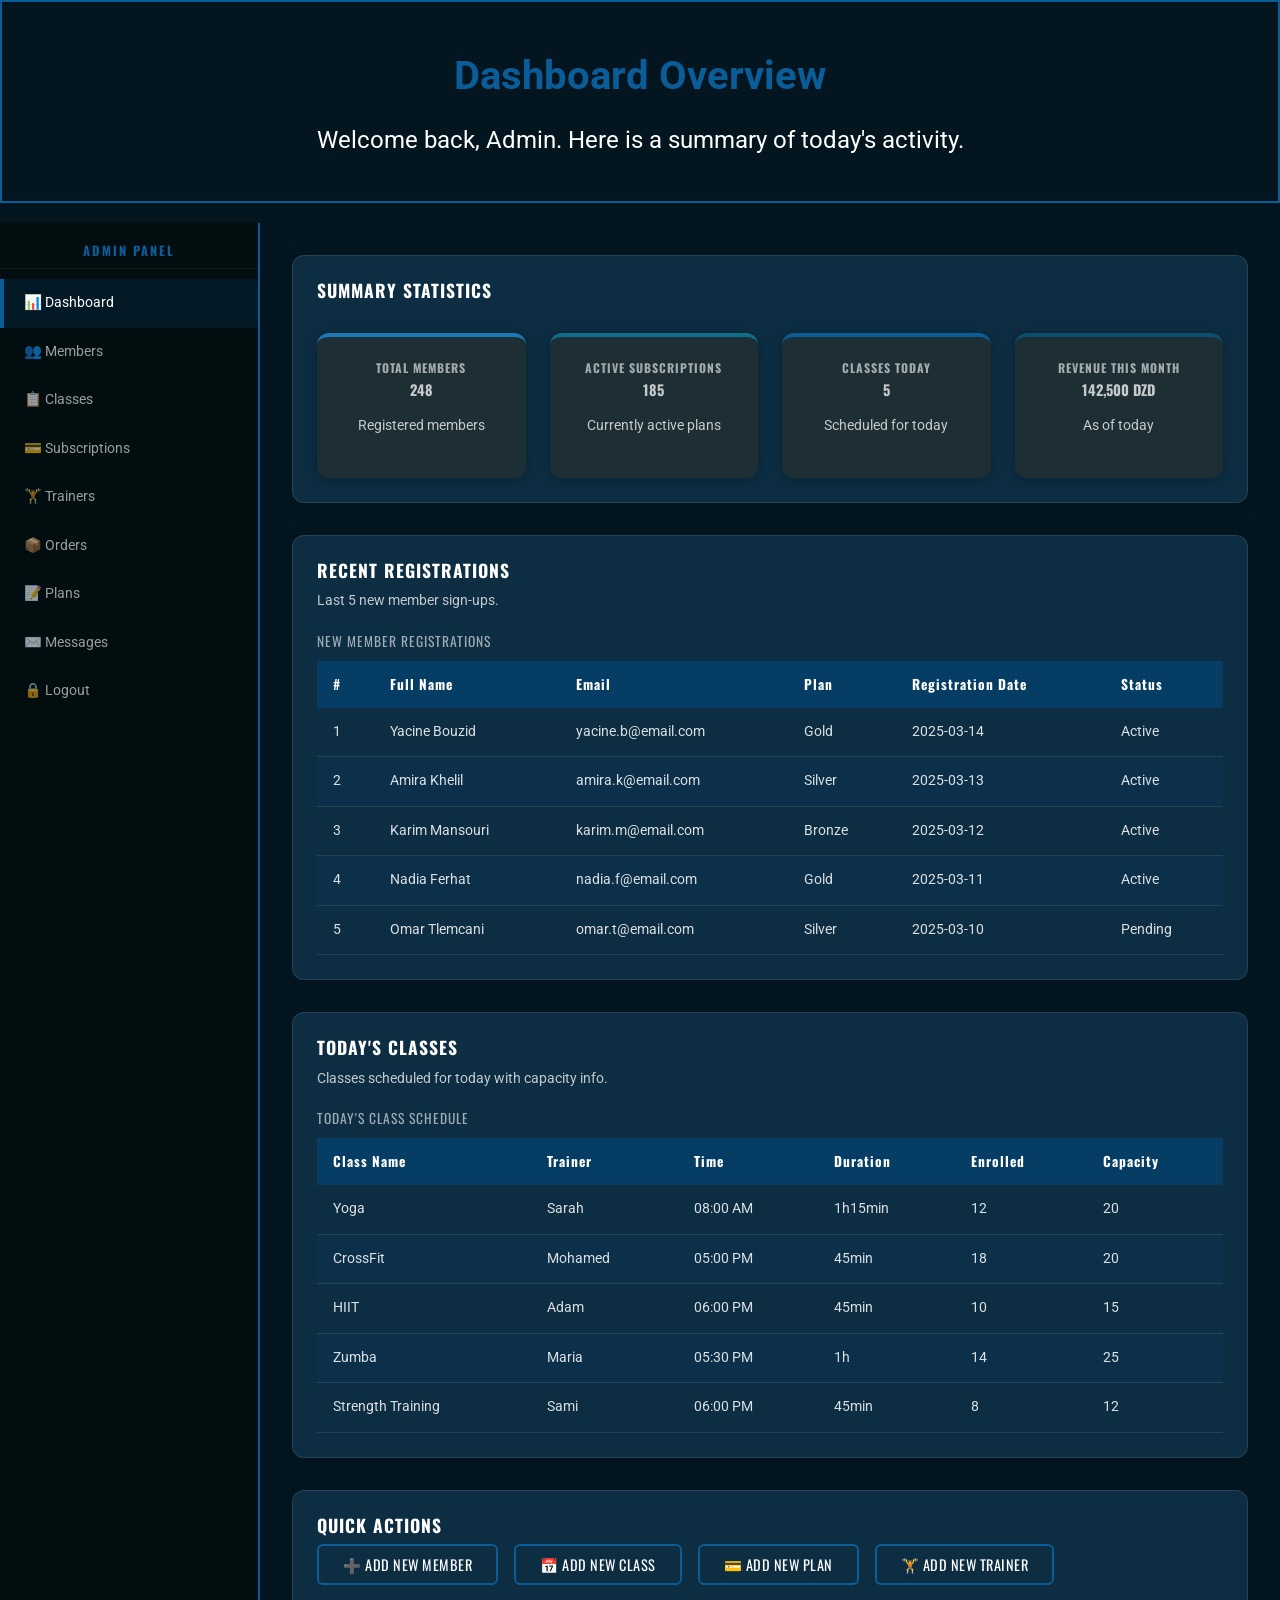
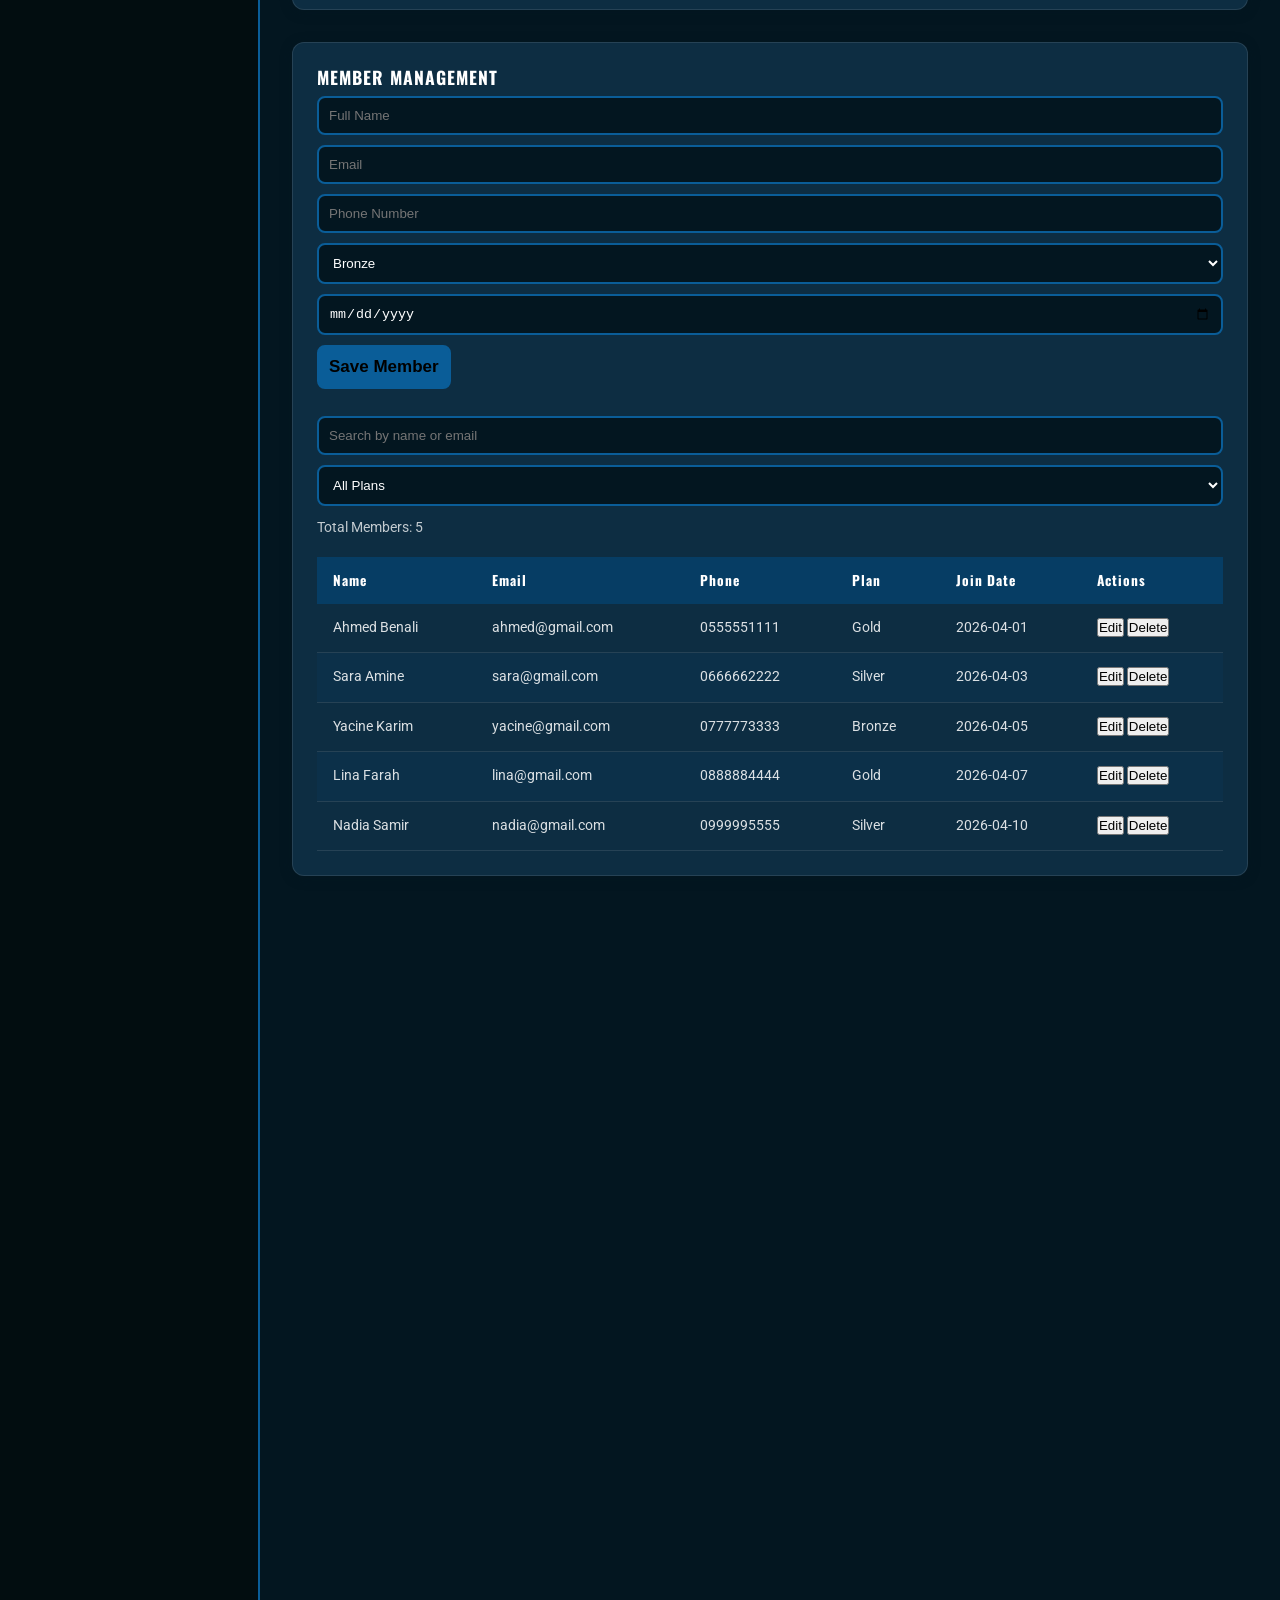
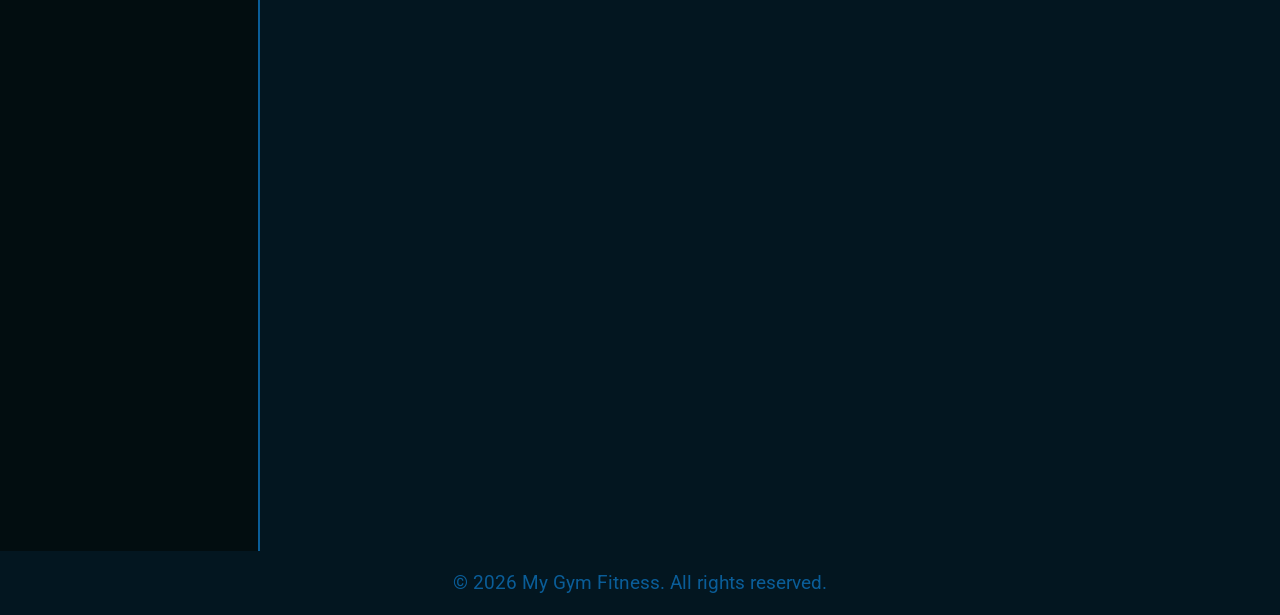
==== admin-dashboard.html @ 3b2b2268 "first commit" ====
<!doctype html>
<html lang="en">
  <head>
    <meta charset="UTF-8" />
    <meta name="viewport" content="width=device-width, initial-scale=1.0" />
    <title>Admin Dashboard</title>
    <link rel="stylesheet" href="admin-dashboard.css" />
    <link
      href="https://fonts.googleapis.com/css2?family=Oswald:wght@400;700&family=Roboto:wght@300;400;500&display=swap"
      rel="stylesheet"
    />
  </head>
  <body>
    <div class="bor">
      <header>
        <h1>Dashboard Overview</h1>
        <p>Welcome back, Admin. Here is a summary of today's activity.</p>
      </header>
    </div>
    <!-- Admin Layout: Sidebar + Main Content -->
    <div class="admin-wrapper">
      <!-- Sidebar Navigation -->
      <aside class="admin-sidebar">
        <h2>Admin Panel</h2>
        <nav>
          <ul>
            <li>
              <a href="admin-dashboard.html" class="active" target="_blank"
                >📊 Dashboard</a
              >
            </li>
            <li><a href="membership.html" target="_blank">👥 Members</a></li>
            <li><a href="classes.html" target="_blank">📋 Classes</a></li>
            <li><a href="index.html" target="_blank">💳 Subscriptions</a></li>
            <li><a href="trainers.html" target="_blank">🏋️ Trainers</a></li>
            <li><a href="contact.html" target="_blank">📦 Orders</a></li>
            <li><a href="plan-management.html" target="_blank">📝 Plans</a></li>
            <li><a href="contact.html" target="_blank">✉️ Messages</a></li>
            <li><a href="admin-login.html">🔒 Logout</a></li>
          </ul>
        </nav>
      </aside>

      <!-- Main Dashboard Content -->
      <main class="admin-main">
        <!-- Summary Stats Section -->
        <section id="stats">
          <h2>Summary Statistics</h2>

          <article class="stat-card">
            <h3>Total Members</h3>
            <p class="stat-number">248</p>
            <p class="stat-label">Registered members</p>
          </article>

          <article class="stat-card">
            <h3>Active Subscriptions</h3>
            <p class="stat-number">185</p>
            <p class="stat-label">Currently active plans</p>
          </article>

          <article class="stat-card">
            <h3>Classes Today</h3>
            <p class="stat-number">5</p>
            <p class="stat-label">Scheduled for today</p>
          </article>

          <article class="stat-card">
            <h3>Revenue This Month</h3>
            <p class="stat-number">142,500 DZD</p>
            <p class="stat-label">As of today</p>
          </article>
        </section>

        <!-- Recent Registrations Table -->
        <section id="recent-activity">
          <h2>Recent Registrations</h2>
          <p>Last 5 new member sign-ups.</p>
          <table>
            <caption>
              New Member Registrations
            </caption>
            <thead>
              <tr>
                <th>#</th>
                <th>Full Name</th>
                <th>Email</th>
                <th>Plan</th>
                <th>Registration Date</th>
                <th>Status</th>
              </tr>
            </thead>
            <tbody>
              <tr>
                <td>1</td>
                <td>Yacine Bouzid</td>
                <td>yacine.b@email.com</td>
                <td>Gold</td>
                <td>2025-03-14</td>
                <td>Active</td>
              </tr>
              <tr>
                <td>2</td>
                <td>Amira Khelil</td>
                <td>amira.k@email.com</td>
                <td>Silver</td>
                <td>2025-03-13</td>
                <td>Active</td>
              </tr>
              <tr>
                <td>3</td>
                <td>Karim Mansouri</td>
                <td>karim.m@email.com</td>
                <td>Bronze</td>
                <td>2025-03-12</td>
                <td>Active</td>
              </tr>
              <tr>
                <td>4</td>
                <td>Nadia Ferhat</td>
                <td>nadia.f@email.com</td>
                <td>Gold</td>
                <td>2025-03-11</td>
                <td>Active</td>
              </tr>
              <tr>
                <td>5</td>
                <td>Omar Tlemcani</td>
                <td>omar.t@email.com</td>
                <td>Silver</td>
                <td>2025-03-10</td>
                <td>Pending</td>
              </tr>
            </tbody>
          </table>
        </section>

        <!-- Today's Classes Table -->
        <section id="todays-classes">
          <h2>Today's Classes</h2>
          <p>Classes scheduled for today with capacity info.</p>
          <table>
            <caption>
              Today's Class Schedule
            </caption>
            <thead>
              <tr>
                <th>Class Name</th>
                <th>Trainer</th>
                <th>Time</th>
                <th>Duration</th>
                <th>Enrolled</th>
                <th>Capacity</th>
              </tr>
            </thead>
            <tbody>
              <tr>
                <td>Yoga</td>
                <td>Sarah</td>
                <td>08:00 AM</td>
                <td>1h15min</td>
                <td>12</td>
                <td>20</td>
              </tr>
              <tr>
                <td>CrossFit</td>
                <td>Mohamed</td>
                <td>05:00 PM</td>
                <td>45min</td>
                <td>18</td>
                <td>20</td>
              </tr>
              <tr>
                <td>HIIT</td>
                <td>Adam</td>
                <td>06:00 PM</td>
                <td>45min</td>
                <td>10</td>
                <td>15</td>
              </tr>
              <tr>
                <td>Zumba</td>
                <td>Maria</td>
                <td>05:30 PM</td>
                <td>1h</td>
                <td>14</td>
                <td>25</td>
              </tr>
              <tr>
                <td>Strength Training</td>
                <td>Sami</td>
                <td>06:00 PM</td>
                <td>45min</td>
                <td>8</td>
                <td>12</td>
              </tr>
            </tbody>
          </table>
        </section>

        <!-- Quick Actions Section -->
        <section id="quick-actions">
          <h2>Quick Actions</h2>
          <ul>
            <li>
              <button
                type="button"
                onclick="
                  document
                    .getElementById('memberForm')
                    .scrollIntoView({ behavior: 'smooth' })
                "
              >
                ➕ Add New Member
              </button>
            </li>
            <li><button type="button">📅 Add New Class</button></li>
            <li><button type="button">💳 Add New Plan</button></li>
            <li><button type="button">🏋️ Add New Trainer</button></li>
          </ul>
        </section>
        <section id="member-management">
          <h2>Member Management</h2>

          <form id="memberForm">
            <input class="bb" type="hidden" id="memberIndex" />

            <input
              class="bb"
              type="text"
              id="name"
              placeholder="Full Name"
              required
            />

            <input
              class="bb"
              type="email"
              id="email"
              placeholder="Email"
              required
            />

            <input
              class="bb"
              type="text"
              id="phone"
              placeholder="Phone Number"
              required
            />

            <select id="plan" required>
              <option value="Bronze">Bronze</option>
              <option value="Silver">Silver</option>
              <option value="Gold">Gold</option>
            </select>

            <input class="bb" type="date" id="joinDate" required />

            <button class="ss" type="submit">Save Member</button>
          </form>

          <br />

          <input
            class="bb"
            type="text"
            id="searchInput"
            placeholder="Search by name or email"
          />

          <select class="bb" id="planFilter">
            <option value="All">All Plans</option>
            <option value="Bronze">Bronze</option>
            <option value="Silver">Silver</option>
            <option value="Gold">Gold</option>
          </select>

          <p id="totalMembers"></p>

          <table>
            <thead>
              <tr>
                <th>Name</th>
                <th>Email</th>
                <th>Phone</th>
                <th>Plan</th>
                <th>Join Date</th>
                <th>Actions</th>
              </tr>
            </thead>

            <tbody id="memberTableBody"></tbody>
          </table>
        </section>
      </main>
    </div>
    <footer>
      <p>© 2026 My Gym Fitness. All rights reserved.</p>
    </footer>
    <script src="admin-login.js"></script>
  </body>
</html>
---- admin-dashboard.css ----
:root {
  --primary: #031620;
  --accent: #1d2f3587;
  --bg: #0a5d98;
  --text: #ffffff;

  /* Derived tokens — all built from the 4 roots above */
  --primary-light: #0d2d42;
  --primary-lighter: #0f3a55;
  --accent-solid: #1d2f35;
  --accent-hover: #2b4a55;
  --accent-bright: #1a8fcc;
  --bg-dark: #063d64;
  --bg-light: #0e6faf;
  --bg-muted: rgba(10, 93, 152, 0.15);
  --border: rgba(255, 255, 255, 0.1);
  --shadow: rgba(3, 22, 32, 0.4);

  --font-heading: "Oswald", sans-serif;
  --font-body: "Roboto", sans-serif;

  --space-xs: 8px;
  --space-sm: 16px;
  --space-md: 24px;
  --space-lg: 32px;
  --space-xl: 48px;
  --radius-sm: 6px;
  --radius-md: 12px;
  --transition: 0.3s ease;
}
*,
*::before,
*::after {
  box-sizing: border-box;
  margin: 0;
  padding: 0;
}
.bor {
  border: 2px solid var(--bg);
  padding: 20px;
  margin-bottom: 20px;
}

header h1 {
  color: var(--bg);
  font-size: 2.5rem;
  text-align: center;
  padding: 20px 0;
}

header p {
  color: var(--text);
  font-size: 1.5rem;
  text-align: center;
  padding: 20px 0;
  margin-top: -30px;
}
body {
  font-family: var(--font-body);
  background: var(--primary);
  color: var(--text);
  line-height: 1.7;
}
ul {
  list-style: none;
}
a {
  text-decoration: none;
  transition: color var(--transition);
}
h2,
h3,
h4 {
  font-family: var(--font-heading);
  text-transform: uppercase;
  letter-spacing: 1px;
  line-height: 1.2;
}

/* ── Admin Layout ── */
.admin-wrapper {
  display: flex;
  min-height: calc(100vh - 140px);
}
.admin-sidebar {
  width: 260px;
  min-width: 260px;
  background: #020d10;
  border-right: 2px solid var(--bg);
  height: 392vh;
  padding-top: 20px;
}
.admin-sidebar h2 {
  font-size: 0.8rem;
  letter-spacing: 2px;
  color: var(--bg);
  text-transform: uppercase;
  border-bottom: 1px solid var(--accent);
  padding-bottom: 10px;
  margin-bottom: 10px;
  text-align: center;
}
.admin-sidebar nav ul li a {
  display: block;
  padding: 12px 20px;
  color: rgba(255, 255, 255, 0.6);
  text-decoration: none;
  font-size: 0.9rem;
  transition: var(--transition);
  border-left: 4px solid transparent;
}
.admin-sidebar nav ul li a:hover,
.admin-sidebar nav ul li a.active {
  color: var(--text);
  background: var(--bg-muted);
  border-left-color: var(--bg);
}
/* ── Admin Main ── */
.admin-main {
  flex: 1;
  background: var(--primary);
  padding: var(--space-lg);
  overflow-x: auto;
}
.admin-main section {
  background: var(--primary-light);
  border-radius: var(--radius-md);
  padding: var(--space-md);
  margin-bottom: var(--space-lg);
  box-shadow: 0 2px 12px var(--shadow);
  border: 1px solid var(--border);
}
.admin-main h2 {
  color: var(--text);
  margin-bottom: var(--space-xs);
  font-size: 1.1rem;
}
.admin-main p {
  color: rgba(255, 255, 255, 0.75);
  font-size: 0.9rem;
  margin-bottom: var(--space-sm);
}
/* ── Stat Cards ── */
#stats {
  display: grid;
  grid-template-columns: repeat(4, 1fr);
  gap: var(--space-md);
}
#stats > h2 {
  grid-column: 1 / -1;
}
.stat-card {
  background: var(--accent-solid);
  border-radius: var(--radius-md);
  padding: var(--space-md);
  text-align: center;
  box-shadow: 0 2px 12px var(--shadow);
  border-top: 4px solid var(--bg);
}
.stat-card:nth-child(2) {
  border-top-color: #1a7ab5;
}
.stat-card:nth-child(3) {
  border-top-color: #0d6e8a;
}
.stat-card:nth-child(5) {
  border-top-color: #0a4f70;
}
.stat-card h3 {
  font-size: 0.75rem;
  letter-spacing: 1px;
  color: rgba(255, 255, 255, 0.6);
  margin-bottom: var(--space-xs);
}
.stat-number {
  font-family: var(--font-heading);
  font-size: 2rem;
  font-weight: 700;
  color: var(--text);
  line-height: 1;
  margin-bottom: 4px;
}
.stat-label {
  font-size: 0.8rem;
  color: rgba(255, 255, 255, 0.45);
}
/* ── Tables ── */
.admin-main table {
  width: 100%;
  border-collapse: collapse;
  font-size: 0.9rem;
}
.admin-main caption {
  font-family: var(--font-heading);
  font-size: 0.85rem;
  color: rgba(255, 255, 255, 0.6);
  text-align: left;
  letter-spacing: 1px;
  padding-bottom: var(--space-xs);
  text-transform: uppercase;
}
.admin-main thead tr {
  background: var(--bg-dark);
}
.admin-main thead th,
.admin-main tbody td {
  padding: 12px var(--space-sm);
}
.admin-main thead th {
  color: var(--text);
  font-family: var(--font-heading);
  font-size: 0.85rem;
  text-align: left;
  letter-spacing: 1px;
}
.admin-main tbody tr {
  border-bottom: 1px solid var(--border);
  transition: background var(--transition);
}
.admin-main tbody tr:nth-child(even) {
  background: rgba(10, 93, 152, 0.08);
}
.admin-main tbody tr:hover {
  background: rgba(10, 93, 152, 0.18);
}
.admin-main tbody td {
  color: rgba(255, 255, 255, 0.85);
}
/* ── Quick Actions ── */
#quick-actions ul {
  display: flex;
  flex-wrap: wrap;
  gap: var(--space-sm);
}
#quick-actions button {
  background: transparent;
  color: var(--text);
  border: 2px solid var(--bg);
  border-radius: var(--radius-sm);
  padding: var(--space-xs) var(--space-md);
  font-family: var(--font-heading);
  font-size: 0.9rem;
  letter-spacing: 0.5px;
  text-transform: uppercase;
  cursor: pointer;
  transition:
    background var(--transition),
    color var(--transition);
  border: 2px solid var(--bg);
}
#quick-actions button:hover {
  background: var(--bg);
  color: var(--text);
}
footer {
  color: var(--bg);
  text-align: center;
  font-size: 1.2rem;
  padding: 1rem;
}
/* ── Responsive ── */
@media (max-width: 1023px) {
  nav {
    flex-direction: column;
    gap: var(--space-sm);
  }
  ul.navbar {
    flex-wrap: wrap;
    justify-content: center;
  }
  .admin-wrapper {
    flex-direction: column;
  }
  .admin-sidebar {
    width: 100%;
    position: static;
    height: auto;
    padding: var(--space-sm);
  }
  .admin-sidebar nav ul {
    display: flex;
    flex-wrap: wrap;
    gap: 4px;
  }
  .admin-sidebar nav ul li a {
    border-left: none;
    border-bottom: 3px solid transparent;
    padding: var(--space-xs) var(--space-sm);
  }
  .admin-sidebar nav ul li a:hover,
  .admin-sidebar nav ul li a.active {
    border-left-color: transparent;
    border-bottom-color: var(--bg);
  }
  #stats {
    grid-template-columns: repeat(2, 1fr);
  }
}
@media (max-width: 767px) {
  #stats {
    grid-template-columns: 1fr;
  }
  footer {
    flex-direction: column;
    text-align: center;
  }
  .admin-main {
    padding: var(--space-sm);
  }
  #quick-actions ul {
    flex-direction: column;
  }
  #quick-actions button {
    width: 100%;
  }
  table {
    display: block;
    overflow-x: auto;
    white-space: nowrap;
  }
}
.bb,
#plan {
  background-color: var(--primary);
  padding: 10px;
  color: #ffffff;
  border-radius: 8px;
  border: 2px solid var(--bg);
  width: 100%;
  margin-bottom: 10px;
  outline: none;
}
.ss {
  cursor: pointer;
  background-color: var(--bg);
  padding: 10px;
  font-weight: bold;
  border-radius: 8px;
  border: 2px solid var(--bg);
  font-size: 17px;
}

/* ============================================================
   JS-DRIVEN STYLES — bar chart
   ============================================================ */

/* ── Plan Distribution Chart ── */
.chart-container {
  display: flex;
  flex-direction: column;
  gap: 14px;
  margin-top: var(--space-sm);
}
.chart-bar-wrapper {
  display: flex;
  align-items: center;
  gap: 12px;
}
.chart-label {
  width: 70px;
  font-family: var(--font-heading);
  font-size: 0.85rem;
  text-transform: uppercase;
  letter-spacing: 0.5px;
  text-align: right;
  color: rgba(255, 255, 255, 0.8);
}
.chart-bar-track {
  flex: 1;
  height: 28px;
  background: rgba(255, 255, 255, 0.08);
  border-radius: 6px;
  overflow: hidden;
}
.chart-bar {
  height: 100%;
  border-radius: 6px;
  transition: width 0.6s ease;
  min-width: 4px;
}
.chart-value {
  width: 30px;
  font-family: var(--font-heading);
  font-size: 1rem;
  font-weight: 700;
  color: var(--text);
}
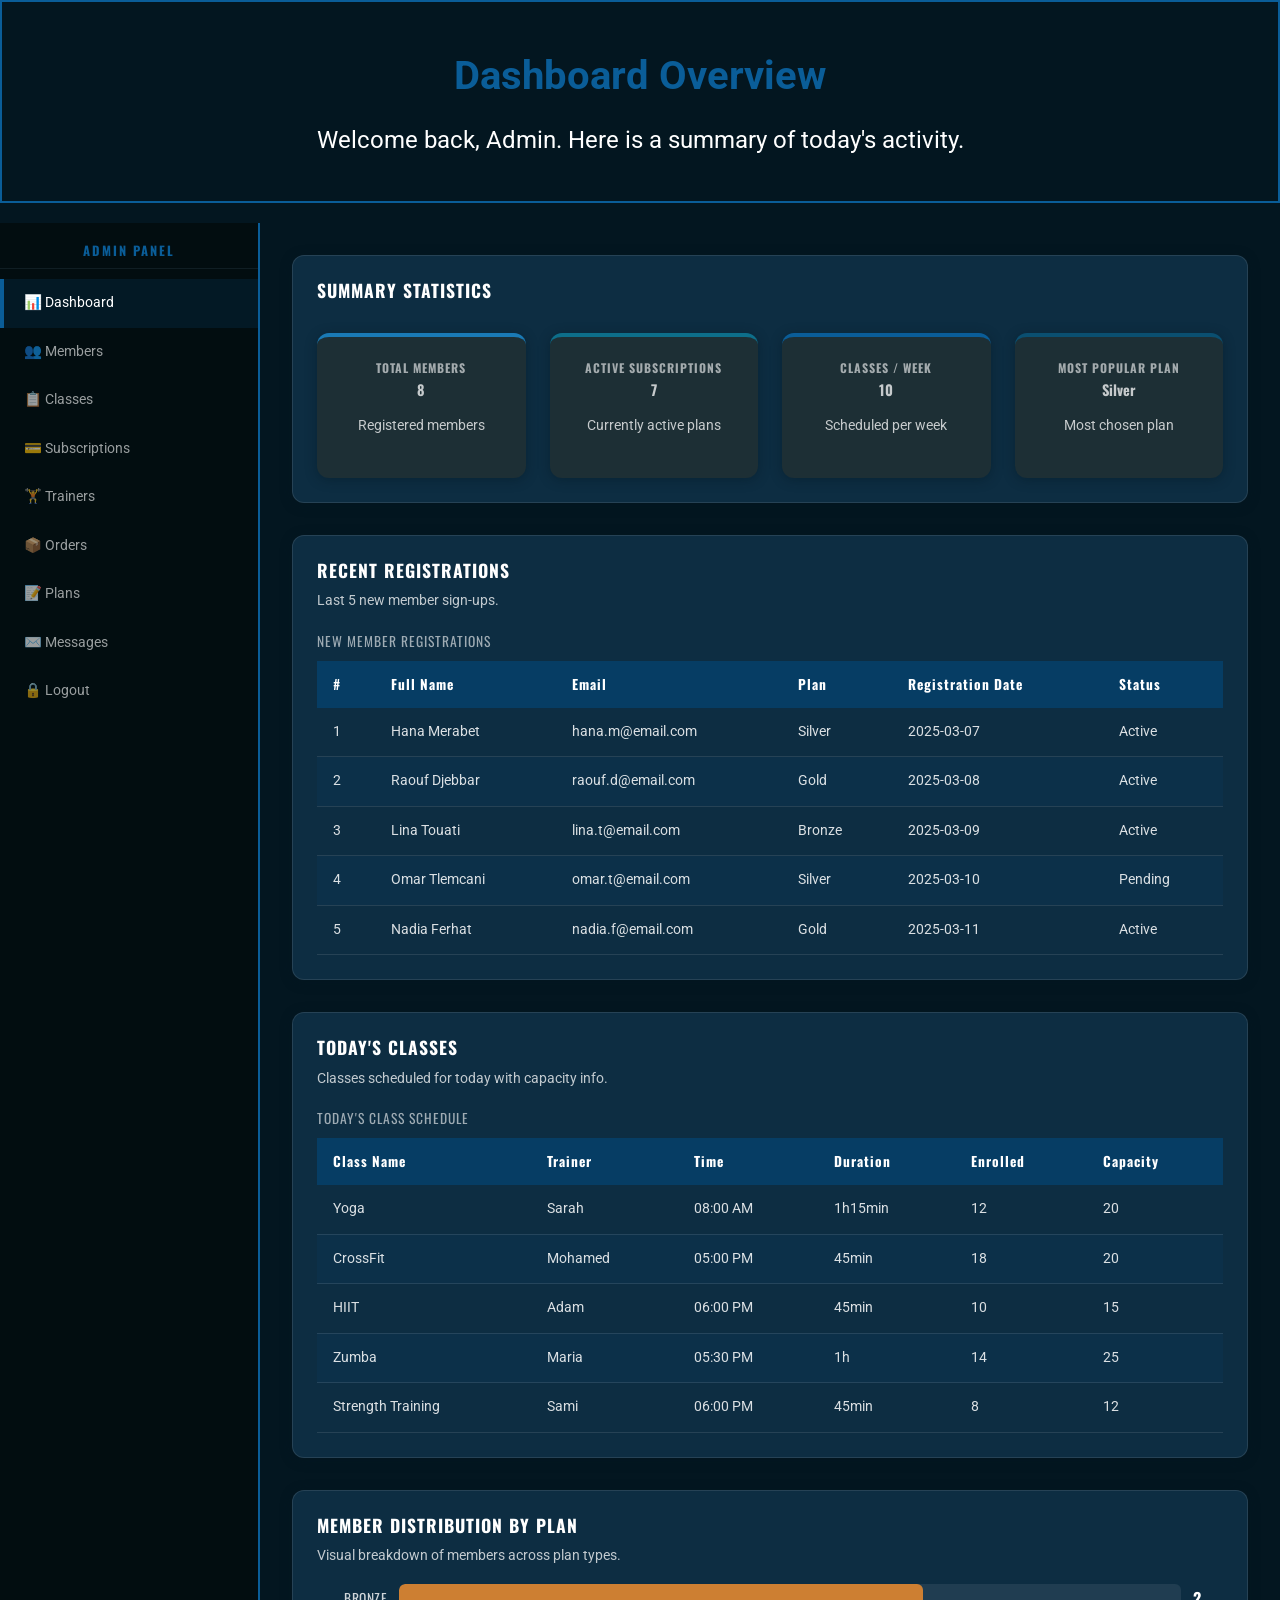
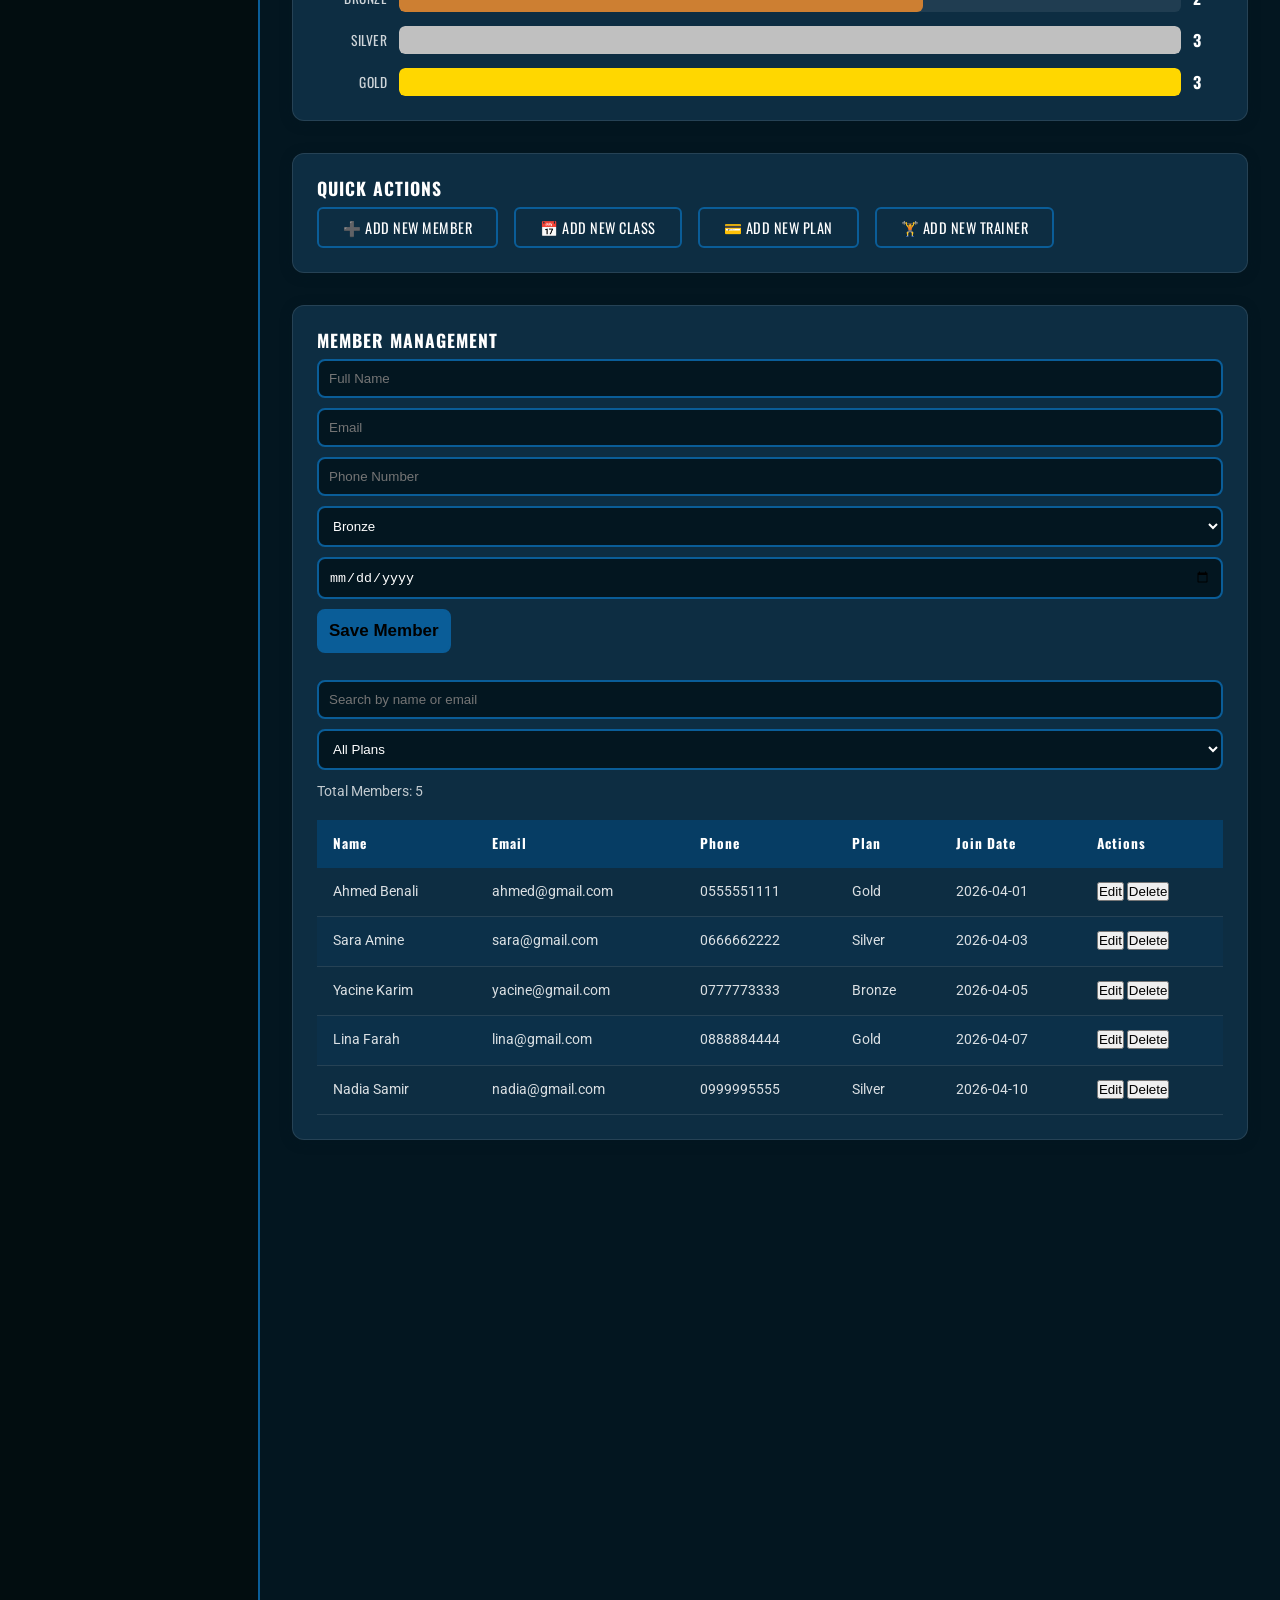
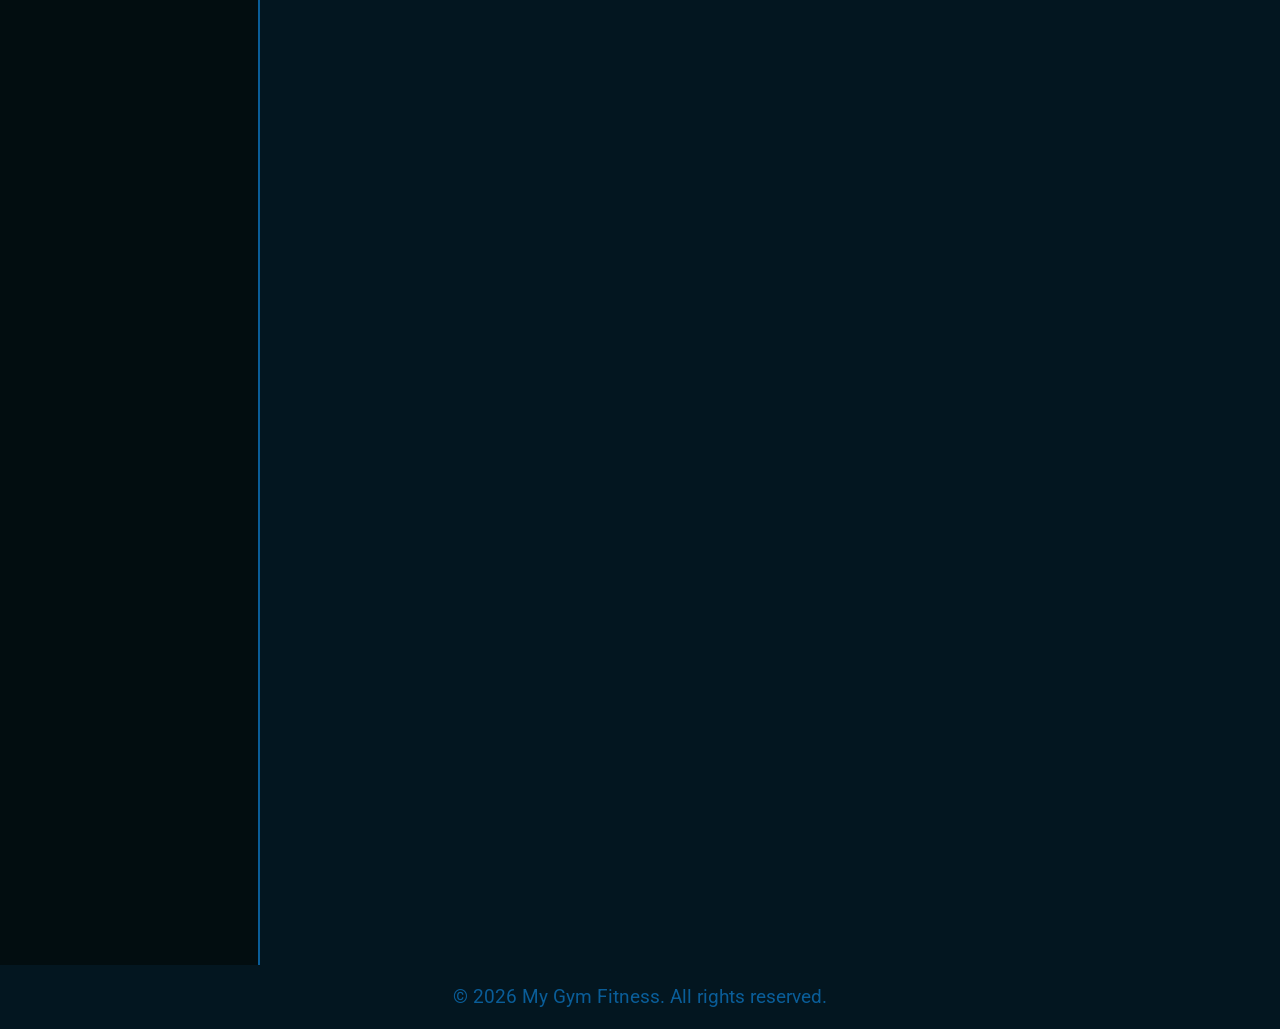
==== commit 50808d9d: "add all" ====
--- a/admin-dashboard.html
+++ b/admin-dashboard.html
@@ -298,6 +298,6 @@
     <footer>
       <p>© 2026 My Gym Fitness. All rights reserved.</p>
     </footer>
-    <script src="admin-login.js"></script>
+    <script src="admin-dashboard.js"></script>
   </body>
 </html>
--- a/admin-dashboard.css
+++ b/admin-dashboard.css
@@ -87,7 +87,7 @@
   min-width: 260px;
   background: #020d10;
   border-right: 2px solid var(--bg);
-  height: 392vh;
+  height: 438vh;
   padding-top: 20px;
 }
 .admin-sidebar h2 {
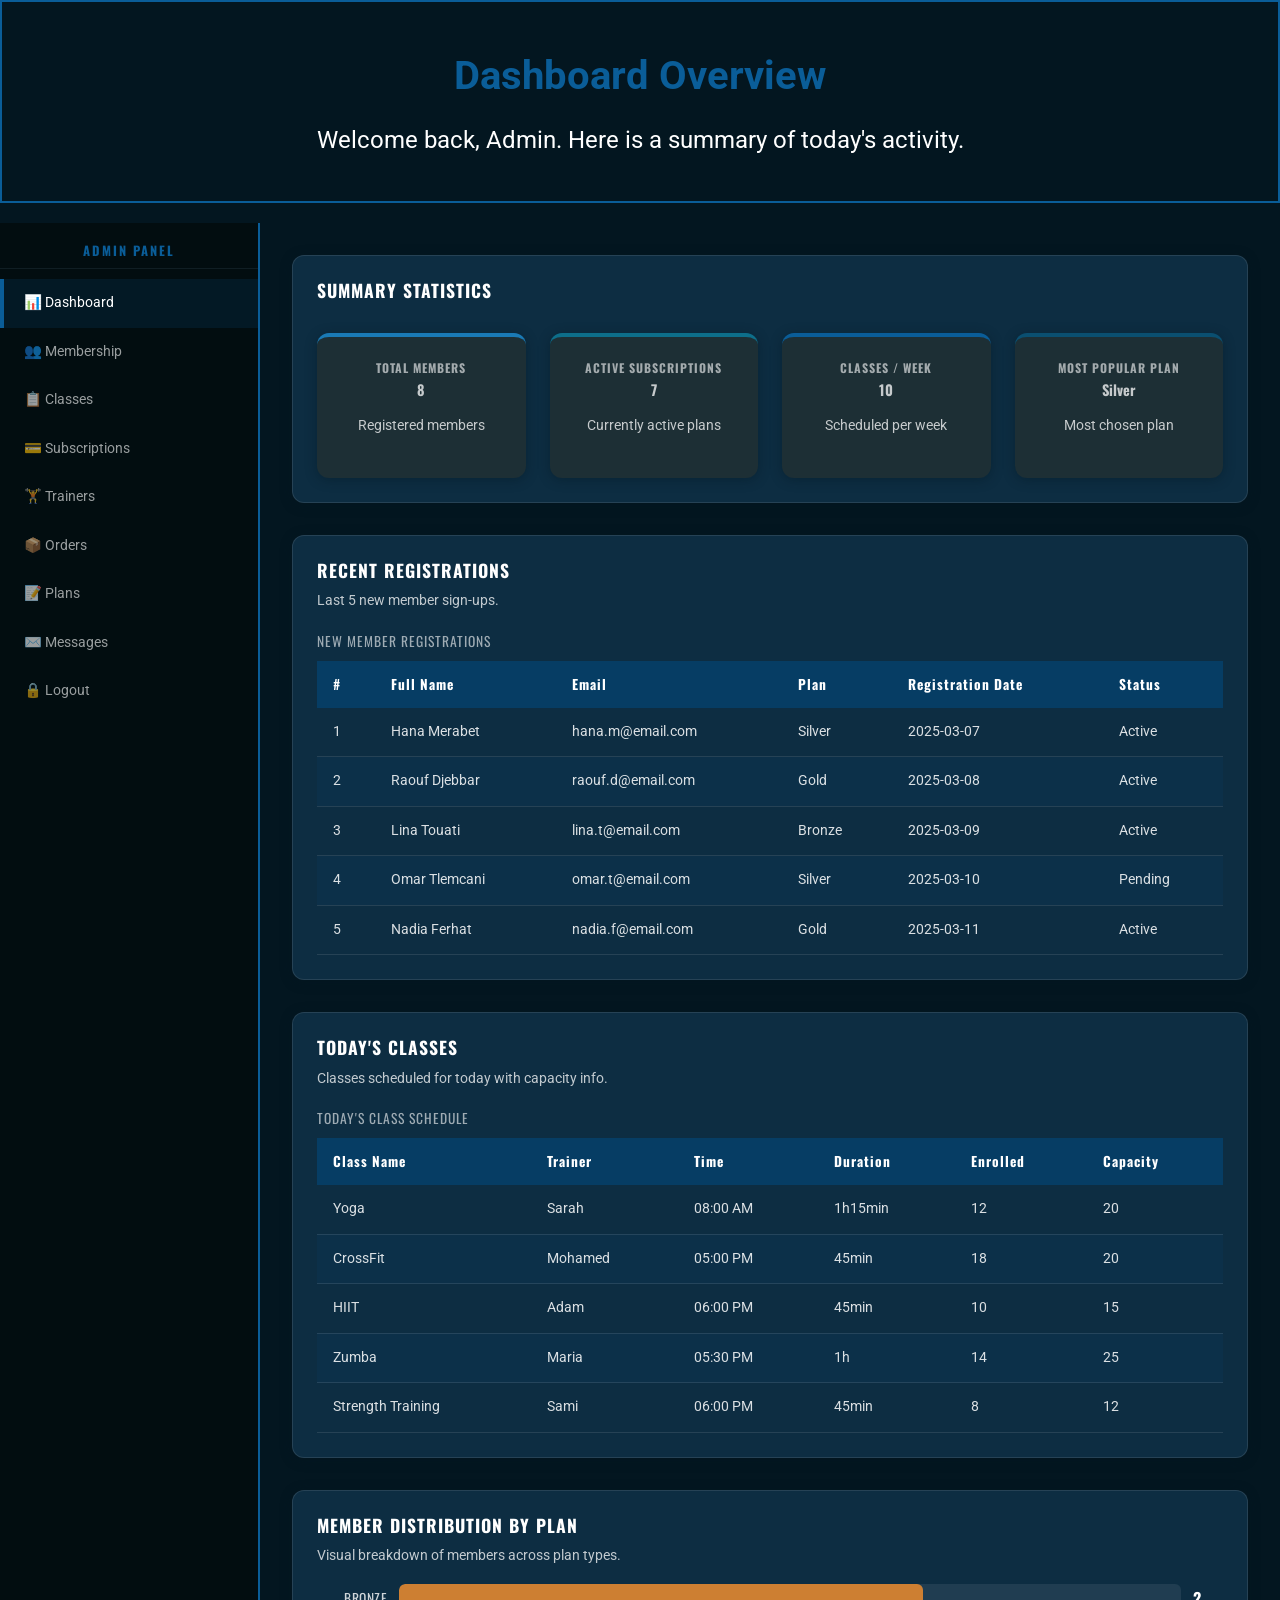
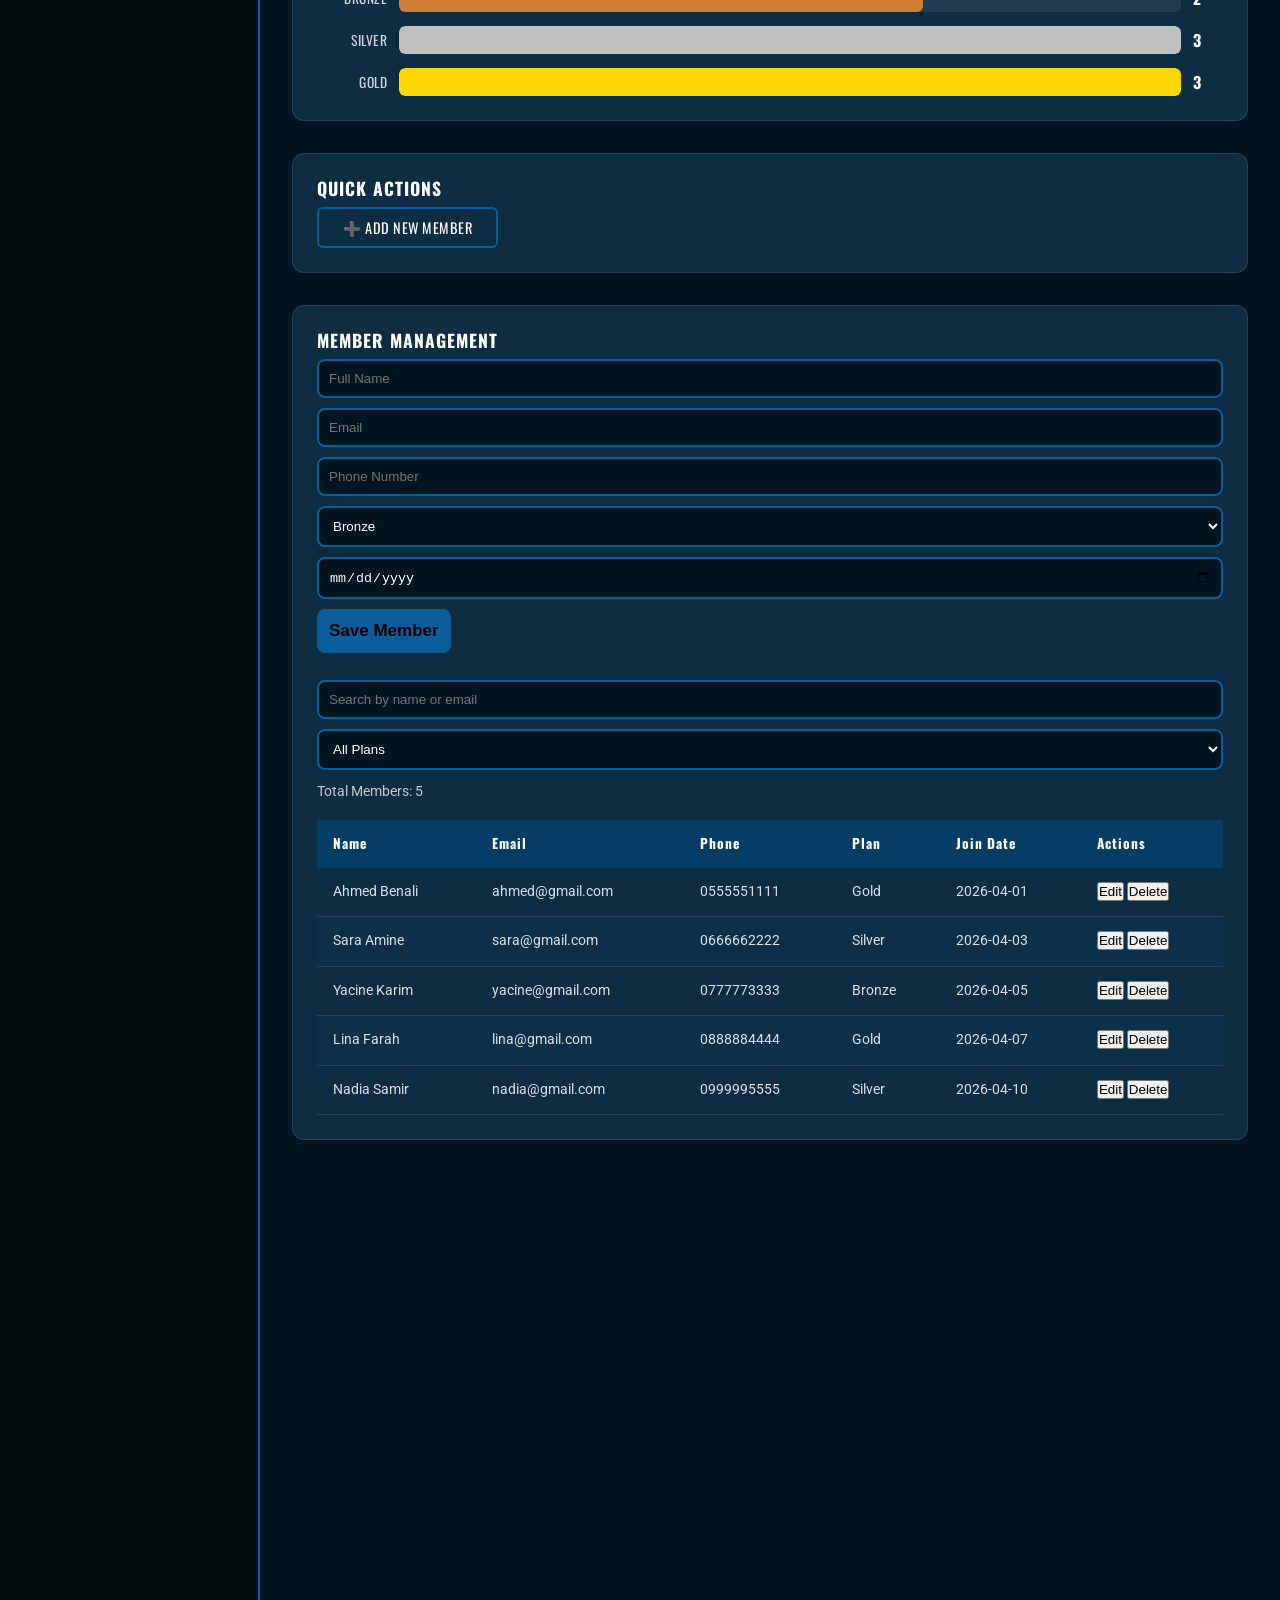
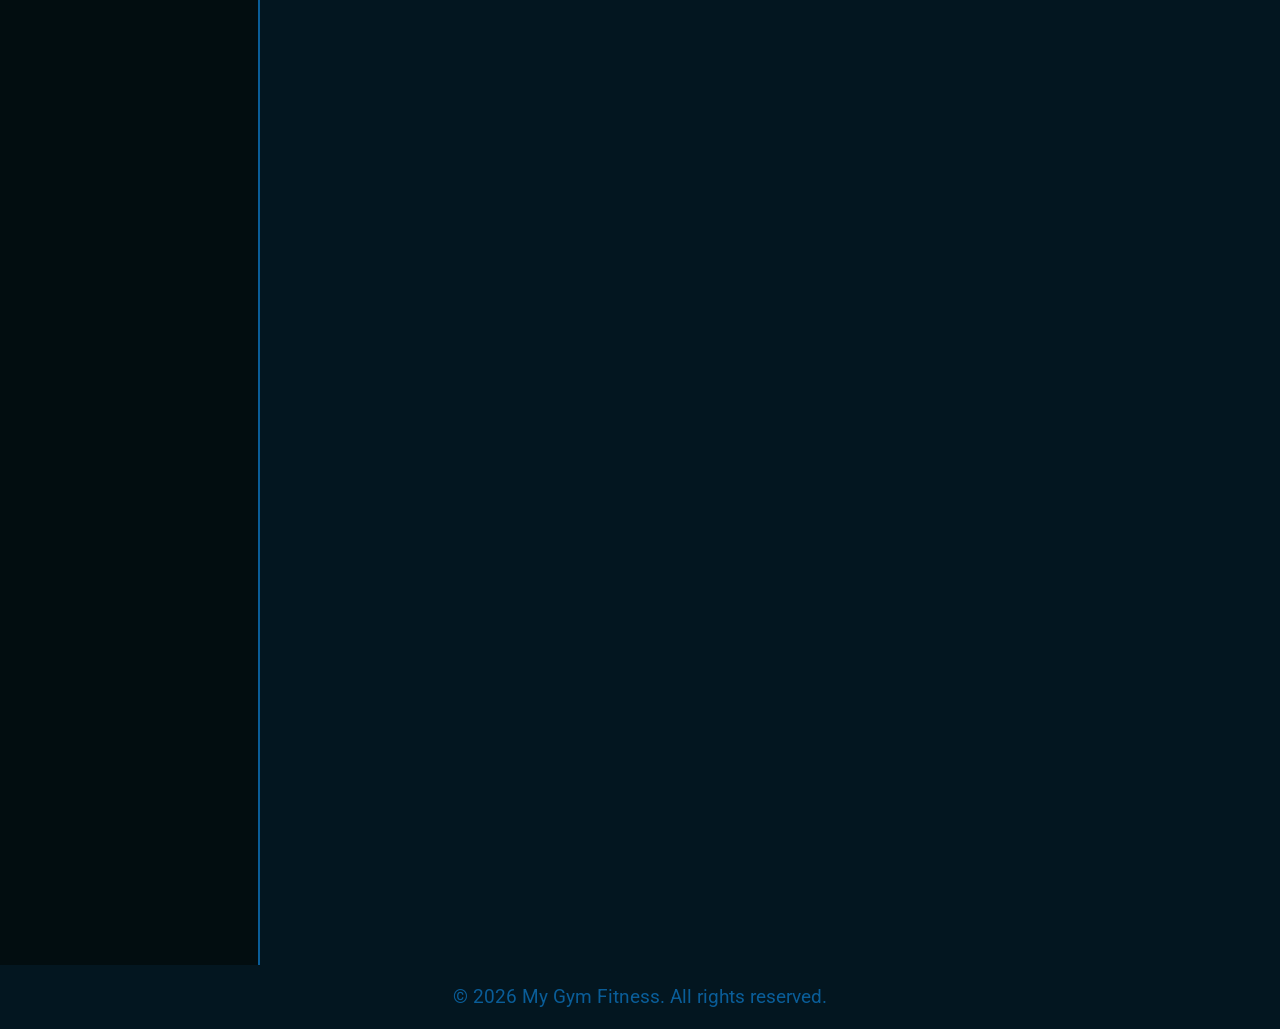
==== commit 34f99eed: "first commit" ====
--- a/admin-dashboard.html
+++ b/admin-dashboard.html
@@ -29,7 +29,7 @@
                 >📊 Dashboard</a
               >
             </li>
-            <li><a href="membership.html" target="_blank">👥 Members</a></li>
+            <li><a href="membership.html" target="_blank">👥 Membership</a></li>
             <li><a href="classes.html" target="_blank">📋 Classes</a></li>
             <li><a href="index.html" target="_blank">💳 Subscriptions</a></li>
             <li><a href="trainers.html" target="_blank">🏋️ Trainers</a></li>
@@ -214,9 +214,6 @@
                 ➕ Add New Member
               </button>
             </li>
-            <li><button type="button">📅 Add New Class</button></li>
-            <li><button type="button">💳 Add New Plan</button></li>
-            <li><button type="button">🏋️ Add New Trainer</button></li>
           </ul>
         </section>
         <section id="member-management">
--- a/admin-dashboard.css
+++ b/admin-dashboard.css
@@ -258,67 +258,6 @@
   font-size: 1.2rem;
   padding: 1rem;
 }
-/* ── Responsive ── */
-@media (max-width: 1023px) {
-  nav {
-    flex-direction: column;
-    gap: var(--space-sm);
-  }
-  ul.navbar {
-    flex-wrap: wrap;
-    justify-content: center;
-  }
-  .admin-wrapper {
-    flex-direction: column;
-  }
-  .admin-sidebar {
-    width: 100%;
-    position: static;
-    height: auto;
-    padding: var(--space-sm);
-  }
-  .admin-sidebar nav ul {
-    display: flex;
-    flex-wrap: wrap;
-    gap: 4px;
-  }
-  .admin-sidebar nav ul li a {
-    border-left: none;
-    border-bottom: 3px solid transparent;
-    padding: var(--space-xs) var(--space-sm);
-  }
-  .admin-sidebar nav ul li a:hover,
-  .admin-sidebar nav ul li a.active {
-    border-left-color: transparent;
-    border-bottom-color: var(--bg);
-  }
-  #stats {
-    grid-template-columns: repeat(2, 1fr);
-  }
-}
-@media (max-width: 767px) {
-  #stats {
-    grid-template-columns: 1fr;
-  }
-  footer {
-    flex-direction: column;
-    text-align: center;
-  }
-  .admin-main {
-    padding: var(--space-sm);
-  }
-  #quick-actions ul {
-    flex-direction: column;
-  }
-  #quick-actions button {
-    width: 100%;
-  }
-  table {
-    display: block;
-    overflow-x: auto;
-    white-space: nowrap;
-  }
-}
 .bb,
 #plan {
   background-color: var(--primary);
@@ -385,3 +324,92 @@
   font-weight: 700;
   color: var(--text);
 }
+/* == RESPONSIVE ==*/
+
+@media (max-width: 1024px) {
+  #stats {
+    grid-template-columns: repeat(2, 1fr); /* عرض كرتين في الصف بدلاً من 4 */
+  }
+}
+
+@media (max-width: 768px) {
+  .admin-wrapper {
+    flex-direction: column; /* تحويل القائمة الجانبية لتصبح فوق المحتوى */
+  }
+
+  .admin-sidebar {
+    width: 100%;
+    min-width: 100%;
+    height: auto; /* إلغاء الارتفاع الثابت الكبير */
+    padding: 10px 0;
+    border-right: none;
+    border-bottom: 2px solid var(--bg);
+  }
+
+  .admin-sidebar h2 {
+    margin-bottom: 5px;
+  }
+
+  .admin-sidebar nav ul {
+    display: flex;
+    flex-wrap: wrap;
+    justify-content: center;
+  }
+
+  .admin-sidebar nav ul li a {
+    padding: 8px 15px;
+    font-size: 0.8rem;
+    border-left: none;
+    border-bottom: 3px solid transparent;
+  }
+
+  .admin-sidebar nav ul li a:hover,
+  .admin-sidebar nav ul li a.active {
+    border-left-color: transparent;
+    border-bottom-color: var(--bg);
+  }
+
+  .admin-main {
+    padding: var(--space-sm);
+  }
+
+  header h1 {
+    font-size: 1.8rem;
+  }
+  
+  header p {
+    font-size: 1.1rem;
+  }
+}
+
+@media (max-width: 480px) {
+  #stats {
+    grid-template-columns: 1fr; /* كرت واحد في الصف للموبايل الصغير */
+  }
+
+  .admin-main section {
+    padding: var(--space-sm);
+  }
+
+  #quick-actions ul {
+    flex-direction: column;
+  }
+
+  #quick-actions button {
+    width: 100%; /* الأزرار تأخذ العرض الكامل */
+  }
+
+  /* جعل الجداول قابلة للتمرير الأفقي في الشاشات الصغيرة جداً */
+  .admin-main {
+    overflow-x: hidden; 
+  }
+  
+  .admin-main section {
+    overflow-x: auto; 
+  }
+
+  .chart-label {
+    width: 50px;
+    font-size: 0.7rem;
+  }
+}
